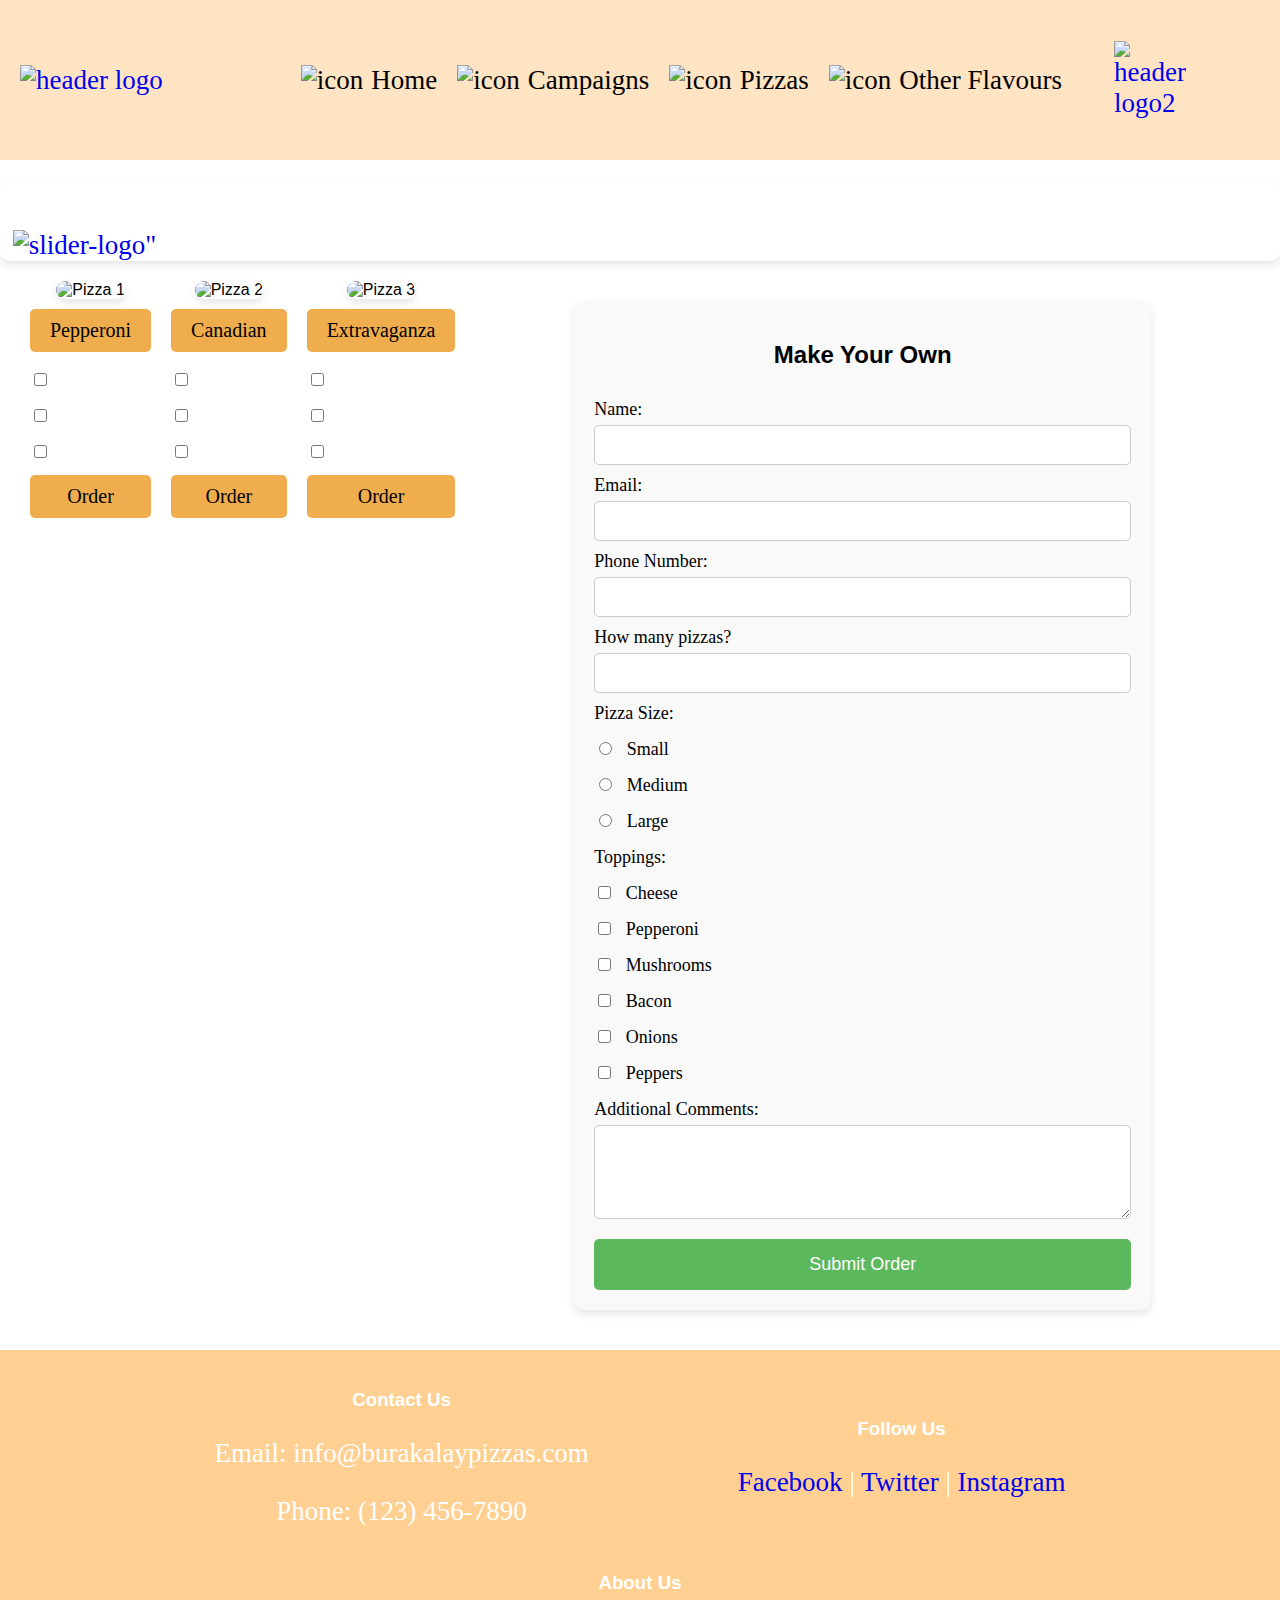
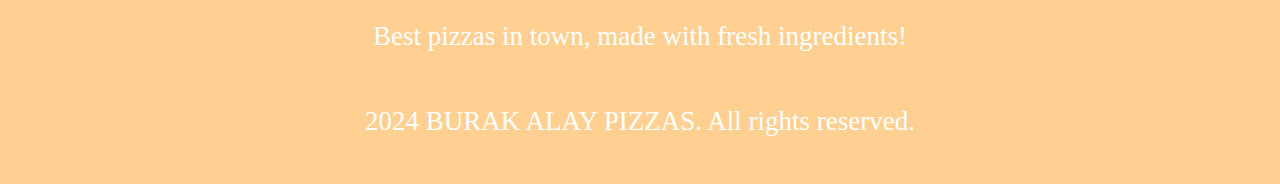
==== assignment2/index.html @ 5e371c61 "Add files via upload" ====
<!doctype html>
<html lang="en">
<head>
    <meta charset="UTF-8">
    <meta name="viewport" content="width=device-width, initial-scale=1">
    <meta name="description" content="This is sample website of a pizza shop">
    <meta name="robots" content="noindex, nofollow">
    <title>BURAK ALAY PIZZAS</title>
    <!--add our css file -->
    <link rel="stylesheet" href="./style.css">
</head>
<body>

<header>
    <!--a div for logo container -->
    <div class="logo-container">
        <a href="index.html"> <img src="./img/logo.png" alt="header logo"></a>
    </div>
    <nav>
        <ul class="navbar">
            <li> <a href="index.html"><img src="./img/pizzaslice.png" alt="icon">Home</a> </li>
            <li> <a href="index.html"><img src="./img/pizzaslice.png" alt="icon">Campaigns</a> </li>
            <li> <a href="index.html"><img src="./img/pizzaslice.png" alt="icon">Pizzas</a> </li>
            <li> <a href="index.html"><img src="./img/pizzaslice.png" alt="icon">Other Flavours</a> </li>
        </ul>
    </nav>
    <div id="telephone">
        <a href="index.html"> <img src="./img/contact.png" alt="header logo2"></a>
    </div>
</header>

<main>
    <!--this is my form container -->
    <section>
<div id="slider">
    <a href="#"><img src="./img/slider.png" alt=slider-logo"> </a>
</div>
        <div class="menu-container">
            <div class="menu-item">
                <img src="./img/campaign.jpeg" alt="Pizza 1">
                <a href="#">Pepperoni</a>
                <ul class="toppings-list">
                    <li><label><input type="checkbox" name="toppings1" value="Cheese"> Cheese</label></li>
                    <li><label><input type="checkbox" name="toppings1" value="Pepperoni"> Bacon</label></li>
                    <li><label><input type="checkbox" name="toppings1" value="Mushrooms"> Mushrooms</label></li>
                </ul>
                <a href="#" class="order-button">Order</a>
            </div>
            <div class="menu-item">
                <img src="./img/campaign.jpeg" alt="Pizza 2">
                <a href="#">Canadian</a>
                <ul class="toppings-list">
                    <li><label><input type="checkbox" name="toppings2" value="Cheese"> Cheese</label></li>
                    <li><label><input type="checkbox" name="toppings2" value="Sausage"> Sausage</label></li>
                    <li><label><input type="checkbox" name="toppings2" value="Onions"> Onions</label></li>
                </ul>
                <a href="#" class="order-button">Order</a>
            </div>
            <div class="menu-item">
                <img src="./img/campaign.jpeg" alt="Pizza 3">
                <a href="#">Extravaganza</a>
                <ul class="toppings-list">
                    <li><label><input type="checkbox" name="toppings3" value="Cheese"> Cheese</label></li>
                    <li><label><input type="checkbox" name="toppings3" value="Bacon"> Bacon</label></li>
                    <li><label><input type="checkbox" name="toppings3" value="Peppers"> Peppers</label></li>
                </ul>
                <a href="#" class="order-button">Order</a>
            </div>
            <div class="order-form-container">
                <h2>Make Your Own</h2>
                <form action="/submit-order" method="POST">
                    <label for="name">Name:</label>
                    <input type="text" id="name" name="name" required>

                    <label for="email">Email:</label>
                    <input type="email" id="email" name="email" required>

                    <label for="phone">Phone Number:</label>
                    <input type="tel" id="phone" name="phone" required>

                    <label for="pizzas">How many pizzas?</label>
                    <input type="number" id="pizzas" name="pizzas" min="1" required>

                    <label>Pizza Size:</label>
                    <label><input type="radio" name="size" value="Small" required> Small</label>
                    <label><input type="radio" name="size" value="Medium"> Medium</label>
                    <label><input type="radio" name="size" value="Large"> Large</label>

                    <label>Toppings:</label>
                    <label><input type="checkbox" name="toppings" value="Cheese"> Cheese</label>
                    <label><input type="checkbox" name="toppings" value="Pepperoni"> Pepperoni</label>
                    <label><input type="checkbox" name="toppings" value="Mushrooms"> Mushrooms</label>
                    <label><input type="checkbox" name="toppings" value="Bacon"> Bacon</label>
                    <label><input type="checkbox" name="toppings" value="Onions"> Onions</label>
                    <label><input type="checkbox" name="toppings" value="Peppers"> Peppers</label>

                    <label for="comments">Additional Comments:</label>
                    <textarea id="comments" name="comments" rows="4" cols="50"></textarea>

                    <input type="submit" value="Submit Order">
                </form>
        </div>
    </section>
</main>

<footer>
    <div class="footer-container">
        <div class="footer-section">
            <h3>Contact Us</h3>
            <p>Email: info@burakalaypizzas.com</p>
            <p>Phone: (123) 456-7890</p>
        </div>
        <div class="footer-section">
            <h3>Follow Us</h3>
            <p>
                <a href="#">Facebook</a> |
                <a href="#">Twitter</a> |
                <a href="#">Instagram</a>
            </p>
        </div>
        <div class="footer-section">
            <h3>About Us</h3>
            <p>Best pizzas in town, made with fresh ingredients!</p>
        </div>
    </div>
    <div class="footer-bottom">
        <p>2024 BURAK ALAY PIZZAS. All rights reserved.</p>
    </div>
</footer>

</body>
</html>
---- assignment2/style.css ----
body {
    margin: 0px;
    font-family: Arial, sans-serif;
    background-image: url('./img/background.jpeg');
    background-size: cover;
    background-repeat: no-repeat;
    background-position: center;
}

header {
    width: 100%;
    height: 150px;
    background-color: bisque;
    color: black;
    display: flex;
    justify-content: space-between;
    align-items: center;
    padding: 5px 20px;
}

.logo-container {
    height: 100px;
    display: flex;
    align-items: center;
}

.logo-container img {
    height: 190px;
    width: auto;
}

#telephone {
    height: 100px;
    width: 100px;
    display: flex;
    justify-content: center;
    align-items: center;
}

#telephone img {
    height: 85px;
    width: auto;
    padding-right: 200px;
}

h1, h2, h3, h4, h5, h6 {
    font-family: sans-serif;
}

p, a, label, li {
    font-family: "sans-serif";
    font-size: 27px;
    text-decoration: none;
}

header nav {
    flex-grow: 1;
    display: flex;
    justify-content: center;
    align-items: center;
}

.navbar {
    list-style: none;
    margin: 0;
    padding: 0;
    display: flex;
    justify-content: center;
    align-items: center;
}

.navbar li {
    padding: 0px 10px;
    display: flex;
    align-items: center; 
    
}

.navbar li img {
    height: 50px;
    width: auto;
    margin-right: 8px;
    padding-top: 0; 
}
.navbar li a {
    color: black;  
    text-decoration: none; 
    transition: color 0.3s; 
}

.navbar li a:hover {
    color: white; 
}


header > nav {
    display: flex;
    justify-content: center;
    align-items: center;
    padding: 0;
}

#slider {
    width: 100%;
    max-width: 5000px; 
    margin: 20px auto;
    overflow: hidden; 
    border-radius: 10px; 
    box-shadow: 0 4px 8px rgba(0,0,0,0.1); 
}

#slider img {
    width: 100%;
    height: 90%;
    display: flex;
    padding-left: 1%;
    padding-top: 50px;
    box-shadow: black;
    
}
.menu-container {
    display: flex;
    justify-content: space-around;
    margin: 20px auto;
    padding: 0 20px;
}

.menu-item {
    text-align: center;
    margin: 0 10px;
}

.menu-item img {
    width: 200px;
    height: auto;
    border-radius: 10px;
    box-shadow: 0 4px 8px rgba(0,0,0,0.1);
}

.menu-item a {
    display: block;
    margin-top: 10px;
    font-size: 20px;
    color: black;
    text-decoration: none;
    background-color: #f0ad4e;
    padding: 10px 20px;
    border-radius: 5px;
    transition: background-color 0.3s;
}

.toppings-list {
    list-style: none;
    padding: 0;
    margin: 10px 0;
    text-align: left;
    color: white;
}

.toppings-list li {
    margin: 5px 0;
}

.toppings-list label {
    font-size: 18px;
}
.menu-item .order-button {
    display: block;
    margin-top: 10px;
    font-size: 20px;
    color: black;
    text-decoration: none;
    background-color: #f0ad4e;
    padding: 10px 20px;
    border-radius: 5px;
    transition: background-color 0.3s;
}

.menu-item .order-button:hover {
    background-color: #d9534f;
    color: white;
}


/* Order form styles */
.order-form-container {
    background-color: #f9f9f9;
    padding: 20px;
    border-radius: 10px;
    box-shadow: 0 4px 8px rgba(0,0,0,0.1);
    margin: 20px auto;
    max-width: 600px;
}

.order-form-container h2 {
    text-align: center;
    margin-bottom: 20px;
}

.order-form-container form {
    display: flex;
    flex-direction: column;
}

.order-form-container label {
    margin: 10px 0 5px;
    font-size: 18px;
}

.order-form-container input[type="text"],
.order-form-container input[type="email"],
.order-form-container input[type="tel"],
.order-form-container input[type="number"],
.order-form-container textarea {
    padding: 10px;
    border: 1px solid #ccc;
    border-radius: 5px;
    font-size: 16px;
}

.order-form-container input[type="radio"],
.order-form-container input[type="checkbox"] {
    margin-right: 10px;
}

.order-form-container textarea {
    resize: vertical;
}

.order-form-container input[type="submit"] {
    background-color: #5cb85c;
    color: white;
    padding: 15px;
    border: none;
    border-radius: 5px;
    font-size: 18px;
    margin-top: 20px;
    cursor: pointer;
}

.order-form-container input[type="submit"]:hover {
    background-color: #4cae4c;
}
/* Footer styles */
footer {
    background-color: #ffd091;
    color: #fff;
    padding: 20px 0;
    text-align: center;
}

.footer-container {
    display: flex;
    justify-content: space-around;
    align-items: center;
    flex-wrap: wrap;
    max-width: 1000px;
    margin: 0 auto;
    padding: 0; }
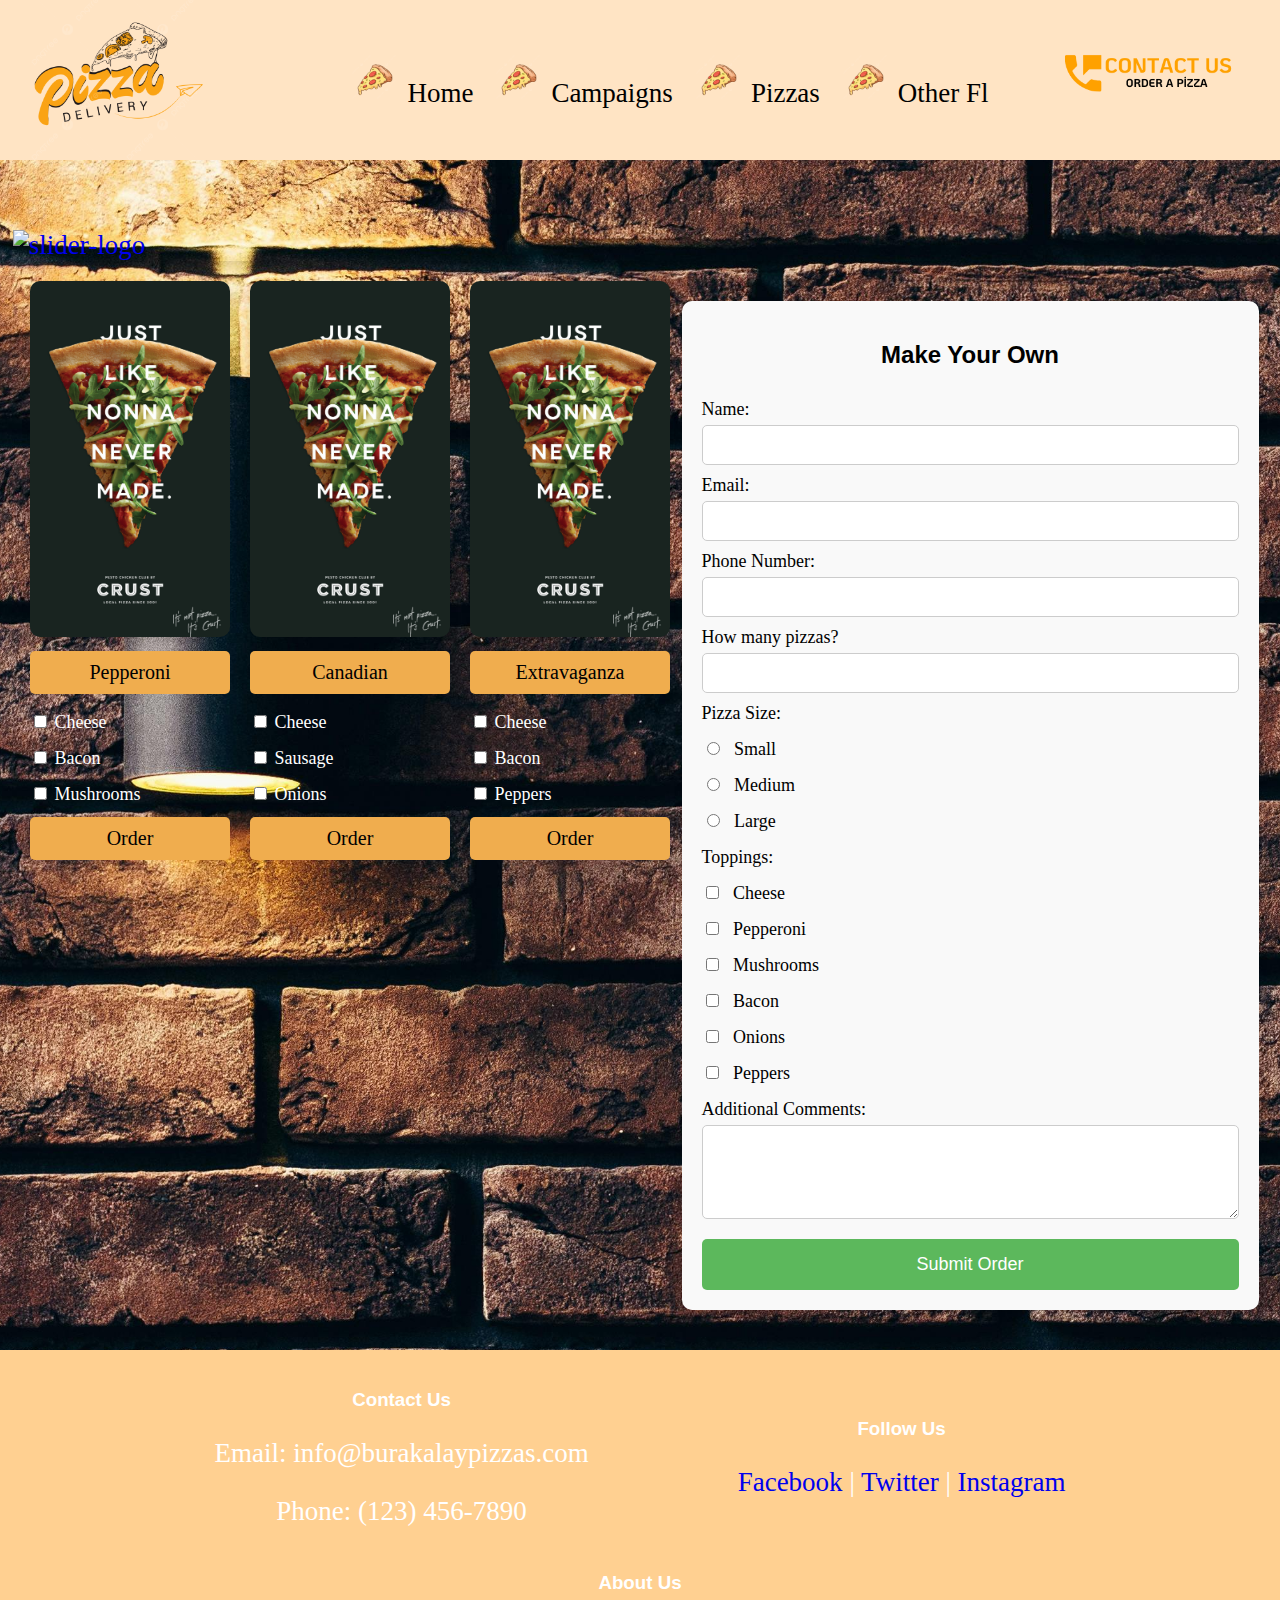
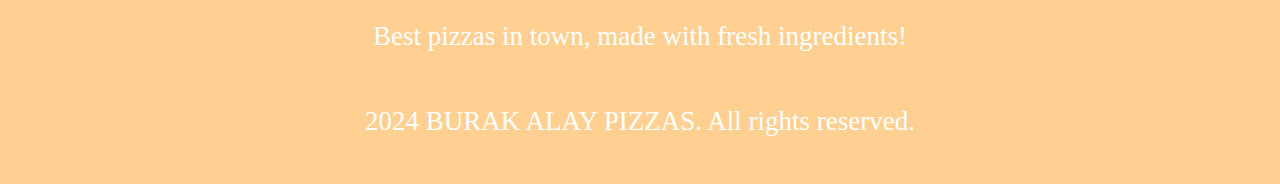
==== commit 0689257b: "Add files via upload" ====
--- a/assignment2/index.html
+++ b/assignment2/index.html
@@ -33,7 +33,7 @@
     <!--this is my form container -->
     <section>
 <div id="slider">
-    <a href="#"><img src="./img/slider.png" alt=slider-logo"> </a>
+    <a href="#"><img src="./img/slider.png" alt="slider-logo"> </a>
 </div>
         <div class="menu-container">
             <div class="menu-item">
@@ -100,6 +100,7 @@
                     <input type="submit" value="Submit Order">
                 </form>
         </div>
+        </div>
     </section>
 </main>
 
